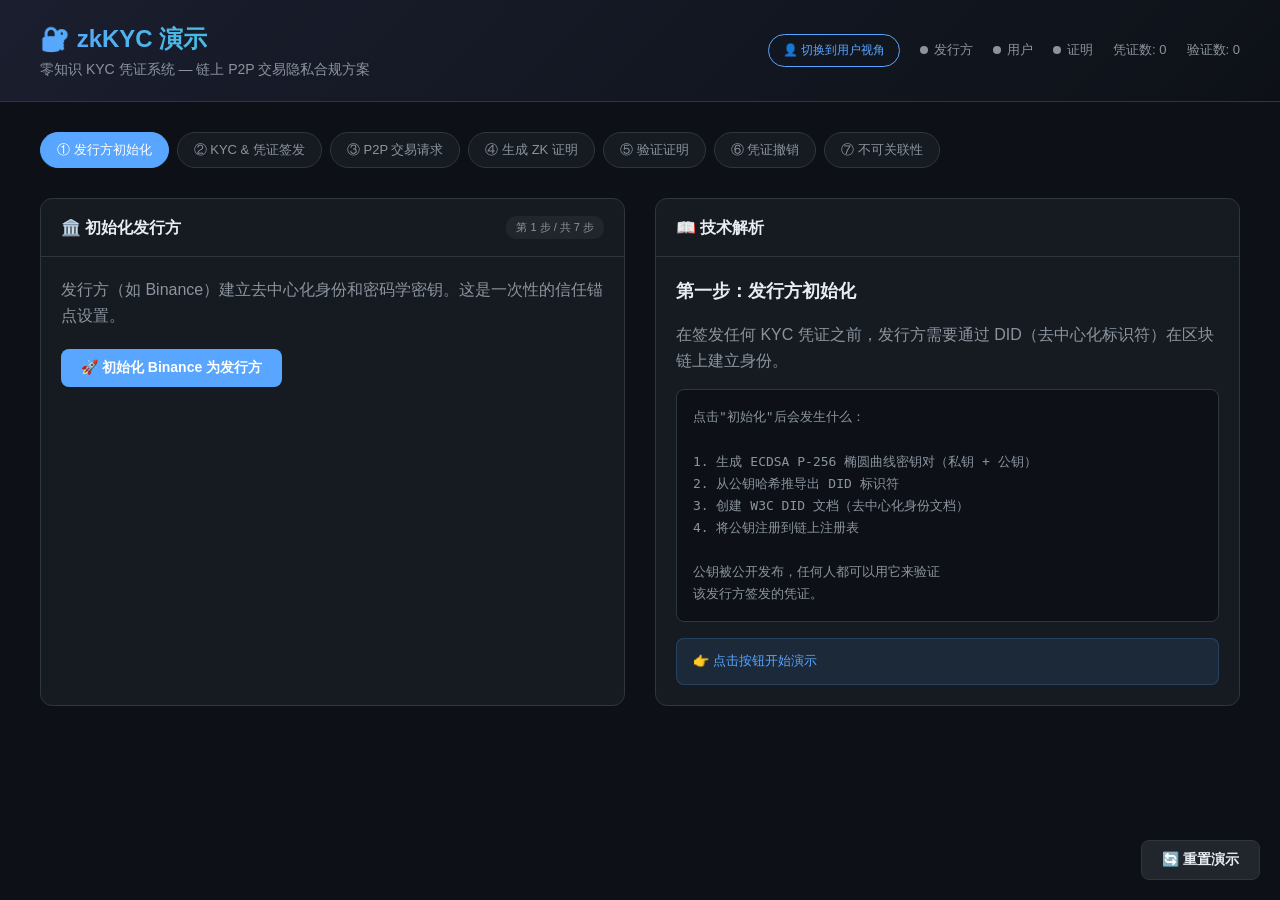
==== zkkyc/static/index.html @ 93c988a8 "feat: zkKYC 零知识 KYC 凭证系统完整原型 - 核心密码学: ECDSA P-256, BBS+ 选择性披露, Pedersen 承诺, Merkle 树撤销, Nullifier - " ====
<!DOCTYPE html>
<html lang="zh-CN">
<head>
  <meta charset="UTF-8">
  <meta name="viewport" content="width=device-width, initial-scale=1.0">
  <title>zkKYC — 零知识 KYC 凭证系统</title>
  <link rel="stylesheet" href="style.css">
</head>
<body>

<!-- Header -->
<div class="header">
  <div>
    <h1>🔐 zkKYC 演示</h1>
    <div class="subtitle">零知识 KYC 凭证系统 — 链上 P2P 交易隐私合规方案</div>
  </div>
  <div class="status-bar">
    <a href="/user-demo.html" style="font-size:12px; color:var(--accent); text-decoration:none; padding:6px 14px; border:1px solid var(--accent); border-radius:20px;">👤 切换到用户视角</a>
    <div class="stat"><span class="dot off" id="dot-issuer"></span> 发行方</div>
    <div class="stat"><span class="dot off" id="dot-user"></span> 用户</div>
    <div class="stat"><span class="dot off" id="dot-proof"></span> 证明</div>
    <div class="stat" id="stat-creds">凭证数: 0</div>
    <div class="stat" id="stat-verifs">验证数: 0</div>
  </div>
</div>

<div class="container">
  <!-- Step Navigation -->
  <div class="steps-nav">
    <button class="step-btn active" onclick="showStep(1)">① 发行方初始化</button>
    <button class="step-btn" onclick="showStep(2)">② KYC & 凭证签发</button>
    <button class="step-btn" onclick="showStep(3)">③ P2P 交易请求</button>
    <button class="step-btn" onclick="showStep(4)">④ 生成 ZK 证明</button>
    <button class="step-btn" onclick="showStep(5)">⑤ 验证证明</button>
    <button class="step-btn" onclick="showStep(6)">⑥ 凭证撤销</button>
    <button class="step-btn" onclick="showStep(7)">⑦ 不可关联性</button>
  </div>

  <!-- ════════════════════════════════════════════ -->
  <!-- STEP 1 -->
  <!-- ════════════════════════════════════════════ -->
  <div class="step-content active" id="step-1">
    <div class="main-grid">
      <div class="panel">
        <div class="panel-header">
          <h2>🏛️ 初始化发行方</h2>
          <span class="badge">第 1 步 / 共 7 步</span>
        </div>
        <div class="panel-body">
          <p style="color:var(--text2); margin-bottom:20px;">
            发行方（如 Binance）建立去中心化身份和密码学密钥。这是一次性的信任锚点设置。
          </p>
          <button class="btn btn-primary" id="btn-setup" onclick="setupIssuer()">
            <span class="spinner"></span>
            🚀 初始化 Binance 为发行方
          </button>
          <div id="issuer-result" class="json-view" style="display:none;"></div>
        </div>
      </div>
      <div class="panel explanation">
        <div class="panel-header"><h2>📖 技术解析</h2></div>
        <div class="panel-body" id="exp-1">
          <div class="exp-title">第一步：发行方初始化</div>
          <p style="color:var(--text2); margin-bottom:16px;">
            在签发任何 KYC 凭证之前，发行方需要通过 DID（去中心化标识符）在区块链上建立身份。
          </p>
          <div class="exp-technical">点击"初始化"后会发生什么：

1. 生成 ECDSA P-256 椭圆曲线密钥对（私钥 + 公钥）
2. 从公钥哈希推导出 DID 标识符
3. 创建 W3C DID 文档（去中心化身份文档）
4. 将公钥注册到链上注册表

公钥被公开发布，任何人都可以用它来验证
该发行方签发的凭证。</div>
          <div class="exp-next">👉 点击按钮开始演示</div>
        </div>
      </div>
    </div>
  </div>

  <!-- ════════════════════════════════════════════ -->
  <!-- STEP 2 -->
  <!-- ════════════════════════════════════════════ -->
  <div class="step-content" id="step-2">
    <div class="main-grid">
      <div class="panel">
        <div class="panel-header">
          <h2>📋 提交 KYC 并获取凭证</h2>
          <span class="badge">第 2 步 / 共 7 步</span>
        </div>
        <div class="panel-body">
          <div class="form-group">
            <label>姓名</label>
            <input type="text" id="kyc-name" value="张小明" />
          </div>
          <div class="form-group">
            <label>国家代码</label>
            <input type="text" id="kyc-country" value="SG" maxlength="2" />
          </div>
          <div class="form-group">
            <label>证件号码</label>
            <input type="text" id="kyc-id" value="S1234567A" />
          </div>
          <div class="form-group">
            <label>KYC 等级</label>
            <select id="kyc-level">
              <option value="1">等级 1 — 基础认证</option>
              <option value="2" selected>等级 2 — 增强认证</option>
              <option value="3">等级 3 — 机构级认证</option>
            </select>
          </div>
          <button class="btn btn-primary" id="btn-kyc" onclick="submitKYC()">
            <span class="spinner"></span>
            📜 完成 KYC 并签发凭证
          </button>
          <div id="kyc-result" class="json-view" style="display:none;"></div>
        </div>
      </div>
      <div class="panel explanation">
        <div class="panel-header"><h2>📖 技术解析</h2></div>
        <div class="panel-body" id="exp-2">
          <div class="exp-title">第二步：KYC 与凭证签发</div>
          <p style="color:var(--text2); margin-bottom:16px;">
            用户向发行方提交 KYC 信息。验证通过后，发行方创建一份用 BBS+ 签名的 W3C 可验证凭证。
          </p>
          <div class="exp-technical">KYC 过程中发生了什么：

1. 用户提交个人信息（姓名、国籍、证件号）
2. 发行方验证身份（本演示中为模拟）
3. 为用户生成独立的 DID（与链上地址无关）
4. 创建包含 KYC 认证的可验证凭证（VC）
5. 用 BBS+ 签名对所有字段签名
6. 将凭证加入 Merkle 树（有效集合）
7. 用户将凭证存储在本地设备

⚠️ 完成后，用户的个人信息仅存储在自己的
设备上，不会上链，也不会留在发行方。</div>
          <div class="exp-next">👉 填写表单并签发凭证</div>
        </div>
      </div>
    </div>
  </div>

  <!-- ════════════════════════════════════════════ -->
  <!-- STEP 3 -->
  <!-- ════════════════════════════════════════════ -->
  <div class="step-content" id="step-3">
    <div class="main-grid">
      <div class="panel">
        <div class="panel-header">
          <h2>🤝 P2P 交易请求</h2>
          <span class="badge">第 3 步 / 共 7 步</span>
        </div>
        <div class="panel-body">
          <div class="wallet-row">
            <div class="wallet-card">
              <h3>👩 Alice（持有方）</h3>
              <div class="addr" id="alice-did">DID: 尚未创建</div>
              <div style="margin-top:10px; color:var(--green); font-size:13px;">✅ 已持有 KYC 凭证</div>
            </div>
            <div class="arrow-col">⇄</div>
            <div class="wallet-card">
              <h3>👨 Bob（验证方）</h3>
              <div class="addr">0xBob...7f3e</div>
              <div style="margin-top:10px; color:var(--orange); font-size:13px;">⚠️ 需要对方的 KYC 证明</div>
            </div>
          </div>
          <div style="margin-top:20px; padding:16px; background:var(--bg); border-radius:8px;">
            <p style="font-size:14px; color:var(--text2); margin-bottom:12px;">
              <strong style="color:var(--text)">Bob</strong> 想向 Alice 转账 10 ETH，
              但需要先确认她通过了知名机构的 KYC 认证。
              Bob 生成一个随机挑战 nonce：
            </p>
            <div style="display:flex; gap:10px; align-items:center;">
              <input type="text" id="verifier-nonce" readonly style="font-family:monospace; font-size:12px; flex:1;" />
              <button class="btn btn-secondary" onclick="generateNonce()">🎲 新随机数</button>
            </div>
          </div>
          <button class="btn btn-primary" style="margin-top:16px;" onclick="generateNonce(); showStep(4);">
            ➡️ 进入证明生成
          </button>
        </div>
      </div>
      <div class="panel explanation">
        <div class="panel-header"><h2>📖 技术解析</h2></div>
        <div class="panel-body" id="exp-3">
          <div class="exp-title">第三步：P2P 交易场景</div>
          <p style="color:var(--text2); margin-bottom:16px;">
            双方要在链上做 P2P 转账。双方都没有链上 KYC，但 Bob 需要确认 Alice 的合规状态。
          </p>
          <div class="exp-technical">挑战-响应协议：

1. Bob 想和 Alice 进行交易
2. Bob 要求："请证明你通过了 KYC"
3. Bob 生成一个随机数 NONCE（挑战值）
4. Bob 将 nonce 发送给 Alice

为什么要用新的随机数？
→ 防止重放攻击（重复使用旧证明）
→ 保证不可关联性（每次证明都是唯一的）
→ 证明这个证明是"现在"生成的，不是昨天的

这类似于 HTTPS 握手的工作原理 ——
一个新的随机值确保响应是实时生成的。</div>
          <div class="exp-next">👉 生成随机数，然后进入证明生成步骤</div>
        </div>
      </div>
    </div>
  </div>

  <!-- ════════════════════════════════════════════ -->
  <!-- STEP 4 -->
  <!-- ════════════════════════════════════════════ -->
  <div class="step-content" id="step-4">
    <div class="main-grid">
      <div class="panel">
        <div class="panel-header">
          <h2>🔐 生成零知识证明</h2>
          <span class="badge">第 4 步 / 共 7 步</span>
        </div>
        <div class="panel-body">
          <p style="color:var(--text2); margin-bottom:16px;">
            Alice 将在不暴露身份的前提下，证明自己通过了 KYC。选择要披露的字段：
          </p>
          <div style="display:grid; grid-template-columns:1fr 1fr; gap:8px; margin-bottom:16px;">
            <label style="display:flex; align-items:center; gap:8px; padding:10px; background:var(--bg); border-radius:8px; cursor:pointer; font-size:13px;">
              <input type="checkbox" checked disabled /> KYC等级 <span style="color:var(--green)">（披露）</span>
            </label>
            <label style="display:flex; align-items:center; gap:8px; padding:10px; background:var(--bg); border-radius:8px; cursor:pointer; font-size:13px;">
              <input type="checkbox" checked disabled /> 制裁清单 <span style="color:var(--green)">（披露）</span>
            </label>
            <label style="display:flex; align-items:center; gap:8px; padding:10px; background:var(--bg); border-radius:8px; cursor:pointer; font-size:13px;">
              <input type="checkbox" checked disabled /> 反洗钱检查 <span style="color:var(--green)">（披露）</span>
            </label>
            <label style="display:flex; align-items:center; gap:8px; padding:10px; background:var(--bg); border-radius:8px; cursor:pointer; font-size:13px;">
              <input type="checkbox" checked disabled /> 国家风险 <span style="color:var(--green)">（披露）</span>
            </label>
            <label style="display:flex; align-items:center; gap:8px; padding:10px; background:var(--bg); border-radius:8px; font-size:13px; opacity:0.5;">
              <input type="checkbox" disabled /> 姓名 <span style="color:var(--red)">（隐藏）</span>
            </label>
            <label style="display:flex; align-items:center; gap:8px; padding:10px; background:var(--bg); border-radius:8px; font-size:13px; opacity:0.5;">
              <input type="checkbox" disabled /> 国籍 <span style="color:var(--red)">（隐藏）</span>
            </label>
            <label style="display:flex; align-items:center; gap:8px; padding:10px; background:var(--bg); border-radius:8px; font-size:13px; opacity:0.5;">
              <input type="checkbox" disabled /> 证件号码 <span style="color:var(--red)">（隐藏）</span>
            </label>
            <label style="display:flex; align-items:center; gap:8px; padding:10px; background:var(--bg); border-radius:8px; font-size:13px; opacity:0.5;">
              <input type="checkbox" disabled /> DID 标识 <span style="color:var(--red)">（隐藏）</span>
            </label>
          </div>
          <button class="btn btn-primary" id="btn-proof" onclick="generateProof()">
            <span class="spinner"></span>
            🔐 生成零知识证明
          </button>
          <div id="proof-result" class="json-view" style="display:none;"></div>
        </div>
      </div>
      <div class="panel explanation">
        <div class="panel-header"><h2>📖 技术解析</h2></div>
        <div class="panel-body" id="exp-4">
          <div class="exp-title">第四步：零知识证明生成</div>
          <div class="exp-technical">Alice 的设备在本地执行以下操作：

1. 选择性披露（BBS+ 签名）
   → 披露：KYC等级、制裁状态、反洗钱、国家风险
   → 隐藏：姓名、国籍、证件号、DID
   → 证明：隐藏字段确实被发行方签名过

2. Merkle 成员证明（非撤销证明）
   → 证明凭证在有效集合中
   → 不暴露是哪个凭证

3. Nullifier（消零器）生成
   → Nullifier = Hash(凭证密钥 || Bob的nonce)
   → 每次交互唯一，防止重放
   → 无法与其他证明关联

4. 过期检查
   → 证明凭证未过期
   → 不暴露具体过期日期

生成的证明约 2KB，不含任何个人信息，
任何人都可用发行方公钥验证。</div>
          <div class="privacy-box">
            🔒 <strong>隐私保证：</strong>该证明在数学上保证验证方除了被披露的字段外，
            不会获取任何其他信息。即使是发行方也无法将此证明与原始凭证签发关联起来。
          </div>
        </div>
      </div>
    </div>
  </div>

  <!-- ════════════════════════════════════════════ -->
  <!-- STEP 5 -->
  <!-- ════════════════════════════════════════════ -->
  <div class="step-content" id="step-5">
    <!-- 验证流程图 -->
    <div class="panel" style="margin-bottom:24px;">
      <div class="panel-header">
        <h2>🔍 Bob 的完整验证流程</h2>
        <span class="badge">第 5 步 / 共 7 步</span>
      </div>
      <div class="panel-body">
        <!-- 流程时间线 -->
        <div class="verify-timeline">

          <!-- Step A: 获取信任锚点 -->
          <div class="vt-step" id="vt-step-0">
            <div class="vt-icon">⛓️</div>
            <div class="vt-content">
              <div class="vt-title">第零步：从链上获取信任锚点</div>
              <div class="vt-desc">Bob 自己从链上合约读取数据，不依赖 Alice，Alice 无法伪造</div>
              <div class="vt-detail">
                <div class="vt-code">
                  <div><span class="json-key">issuer_pubkey</span> = Registry.getIssuer().publicKey &nbsp; <span style="color:var(--text2)">← 链上读取</span></div>
                  <div><span class="json-key">merkle_root</span> &nbsp; = Registry.getIssuer().merkleRoot <span style="color:var(--text2)">← 链上读取</span></div>
                </div>
                <div class="vt-note">
                  💡 <strong>关键：</strong>Merkle 根和公钥都来自链上合约，是公开数据。
                  Bob 自己读链，不需要问 Alice 或 Binance。这就是 trustless 的含义。
                </div>
              </div>
              <div class="vt-status" id="vt-status-0">⏳ 等待执行</div>
            </div>
          </div>

          <!-- Step 1: BBS+ 签名 -->
          <div class="vt-step" id="vt-step-1">
            <div class="vt-icon">🔏</div>
            <div class="vt-content">
              <div class="vt-title">第一步：验证 BBS+ 签名</div>
              <div class="vt-desc">发行方真的签了这些字段吗？</div>
              <div class="vt-detail">
                <div class="vt-code">
                  <div><span style="color:var(--text2)">// 对每个披露字段：验证承诺能正确打开</span></div>
                  <div>for field in [kycLevel, sanctionClear, amlCheck, countryRisk]:</div>
                  <div>&nbsp;&nbsp;assert Hash(value || blinding) == commitment &nbsp; <span style="color:var(--green)">✓</span></div>
                  <div></div>
                  <div><span style="color:var(--text2)">// 验证组合签名（含隐藏字段的承诺）</span></div>
                  <div>combined = sort_concat(<span style="color:var(--green)">所有字段的 commitments</span>)</div>
                  <div>ECDSA.verify(<span class="json-key">issuer_pubkey</span>, combined, signature) <span style="color:var(--green)">✓</span></div>
                </div>
                <div class="vt-note">
                  📌 隐藏字段（姓名、证件号等）的 <strong>承诺值</strong> 也在签名里，
                  所以 Bob 能确认"有些字段被签了，但我看不到内容"。
                  这就是 BBS+ 选择性披露的核心。
                </div>
              </div>
              <div class="vt-status" id="vt-status-1">⏳ 等待执行</div>
            </div>
          </div>

          <!-- Step 2: Merkle 验证 -->
          <div class="vt-step" id="vt-step-2">
            <div class="vt-icon">🌳</div>
            <div class="vt-content">
              <div class="vt-title">第二步：验证 Merkle 证明（凭证没被撤销？）</div>
              <div class="vt-desc">凭证是否仍在有效集合中</div>
              <div class="vt-detail">
                <div class="vt-code">
                  <div><span style="color:var(--text2)">// Alice 提供的 Merkle 路径</span></div>
                  <div>leaf_hash = Hash(credential_id)</div>
                  <div>siblings = [h₁, h₂, h₃, ...]</div>
                  <div></div>
                  <div><span style="color:var(--text2)">// Bob 自底向上重算根</span></div>
                  <div>current = leaf_hash</div>
                  <div>for sibling in siblings:</div>
                  <div>&nbsp;&nbsp;current = Hash(current + sibling)</div>
                  <div>computed_root = current</div>
                  <div></div>
                  <div><span style="color:var(--text2)">// 与链上 root 比较</span></div>
                  <div>assert computed_root == <span class="json-key">merkle_root</span> <span style="color:var(--green)">✓</span></div>
                </div>
                <div class="vt-note">
                  🌿 Bob 不知道 credential_id 是什么，只知道"链上有效集合中存在某个凭证，
                  它的 Merkle 路径能算出正确的根"。如果凭证被撤销，根会变，路径算不出来。
                </div>
              </div>
              <div class="vt-status" id="vt-status-2">⏳ 等待执行</div>
            </div>
          </div>

          <!-- Step 3: Nullifier -->
          <div class="vt-step" id="vt-step-3">
            <div class="vt-icon">🛡️</div>
            <div class="vt-content">
              <div class="vt-title">第三步：检查 Nullifier（防重放）</div>
              <div class="vt-desc">这个证明之前用过吗？</div>
              <div class="vt-detail">
                <div class="vt-code">
                  <div>nullifier = proof.nullifier</div>
                  <div></div>
                  <div><span style="color:var(--text2)">// 检查本地/链上记录</span></div>
                  <div>assert nullifier NOT IN used_nullifiers <span style="color:var(--green)">✓ 新鲜</span></div>
                  <div></div>
                  <div><span style="color:var(--text2)">// 记录，防止下次重放</span></div>
                  <div>used_nullifiers.add(nullifier)</div>
                </div>
                <div class="vt-note">
                  🔄 Nullifier = Hash(凭证密钥 || Bob的nonce)。因为 nonce 是 Bob 随机生成的，
                  Alice 无法预先准备。同一凭证 + 不同 nonce = 不同 nullifier = 不可关联。
                </div>
              </div>
              <div class="vt-status" id="vt-status-3">⏳ 等待执行</div>
            </div>
          </div>

          <!-- Step 4: 业务字段 -->
          <div class="vt-step" id="vt-step-4">
            <div class="vt-icon">📋</div>
            <div class="vt-content">
              <div class="vt-title">第四步：检查业务合规字段</div>
              <div class="vt-desc">从已验证的披露字段中读取合规状态</div>
              <div class="vt-detail">
                <div class="vt-code">
                  <div>sanctionClear == <span class="json-bool">true</span> &nbsp;&nbsp; <span style="color:var(--text2)">→ 不在制裁名单</span> <span style="color:var(--green)">✓</span></div>
                  <div>amlCheck == <span class="json-string">"passed"</span> &nbsp;&nbsp;&nbsp; <span style="color:var(--text2)">→ 反洗钱通过</span> <span style="color:var(--green)">✓</span></div>
                  <div>kycLevel >= <span class="json-number">1</span> &nbsp;&nbsp;&nbsp;&nbsp;&nbsp;&nbsp;&nbsp;&nbsp; <span style="color:var(--text2)">→ KYC 等级足够</span> <span style="color:var(--green)">✓</span></div>
                  <div>countryRisk != <span class="json-string">"high"</span> &nbsp; <span style="color:var(--text2)">→ 国家风险可接受</span> <span style="color:var(--green)">✓</span></div>
                </div>
                <div class="vt-note">
                  ✅ 这些值已通过第一步的签名验证确认是真实的（发行方签过的），Alice 无法伪造。
                  Bob 看到的只是合规结果，看不到任何个人信息。
                </div>
              </div>
              <div class="vt-status" id="vt-status-4">⏳ 等待执行</div>
            </div>
          </div>

          <!-- Step 5: 过期 -->
          <div class="vt-step" id="vt-step-5">
            <div class="vt-icon">⏰</div>
            <div class="vt-content">
              <div class="vt-title">第五步：过期检查</div>
              <div class="vt-desc">凭证是否仍在有效期内</div>
              <div class="vt-detail">
                <div class="vt-code">
                  <div>proof.expirationProof.notExpired == <span class="json-bool">true</span> <span style="color:var(--green)">✓</span></div>
                </div>
              </div>
              <div class="vt-status" id="vt-status-5">⏳ 等待执行</div>
            </div>
          </div>

          <!-- Final -->
          <div class="vt-step" id="vt-step-final" style="display:none;">
            <div class="vt-icon" id="vt-final-icon">🎯</div>
            <div class="vt-content">
              <div class="vt-title" id="vt-final-title">最终判定</div>
              <div class="vt-desc" id="vt-final-desc"></div>
            </div>
          </div>

        </div>

        <!-- 验证按钮 -->
        <div style="text-align:center; margin-top:24px;">
          <button class="btn btn-primary" id="btn-verify" onclick="verifyProofAnimated()" style="font-size:16px; padding:14px 32px;">
            <span class="spinner"></span>
            🔍 开始逐步验证（以 Bob 身份）
          </button>
        </div>

        <!-- Bob 最终知道什么 -->
        <div id="bob-knowledge" style="display:none; margin-top:24px;">
          <div style="display:grid; grid-template-columns:1fr 1fr; gap:16px;">
            <div style="padding:16px; background:rgba(63,185,80,0.08); border:1px solid rgba(63,185,80,0.2); border-radius:8px;">
              <div style="font-weight:700; color:var(--green); margin-bottom:10px;">✅ Bob 知道的</div>
              <div style="font-size:13px; color:var(--text2); line-height:1.8;">
                • Alice 通过了某大机构的 KYC<br>
                • Alice 不在制裁名单<br>
                • Alice 反洗钱检查已通过<br>
                • Alice 所在国家风险低<br>
                • 凭证未过期、未被撤销
              </div>
            </div>
            <div style="padding:16px; background:rgba(248,81,73,0.08); border:1px solid rgba(248,81,73,0.2); border-radius:8px;">
              <div style="font-weight:700; color:var(--red); margin-bottom:10px;">❌ Bob 不知道的</div>
              <div style="font-size:13px; color:var(--text2); line-height:1.8;">
                • Alice 叫什么名字<br>
                • Alice 是哪国人<br>
                • Alice 的证件号码<br>
                • 是 Binance 还是 Coinbase 签发的<br>
                • Alice 的其他链上交易记录
              </div>
            </div>
          </div>
        </div>
      </div>
    </div>

    <!-- 右侧说明 -->
    <div class="panel explanation">
      <div class="panel-header"><h2>📖 技术解析</h2></div>
      <div class="panel-body" id="exp-5">
        <div class="exp-title">第五步：Bob 的验证流程</div>
        <div class="exp-technical">核心设计：Bob 的信任不来自 Alice，而来自链上数据

┌──────────────────────────────────┐
│  链上 Registry 合约（公开数据） │
│  ┌────────────────────────────┐ │
│  │ issuer_pubkey: 0x4a7c...  │ │
│  │ merkle_root:   0xf3b1...  │ │
│  │ last_updated:  1740100000 │ │
│  └────────────────────────────┘ │
└──────────────────────────────────┘
         ▲ Bob 自己读链
         │
    ┌────┴────┐
    │  Bob    │ ← 只信任链上数据
    └────┬────┘
         │ 用链上数据验证 Alice 的 proof
         ▼
    ┌─────────┐
    │  Alice  │ ← 只提供 proof，无法伪造
    └─────────┘

❓ 常见问题：

Q: Alice 每次生成新证明，Merkle 根会变吗？
A: 不会！Merkle 根只在凭证签发/撤销时变。
   生成证明是 Alice 本地操作，不影响 Merkle 树。

Q: Merkle 根从哪来？
A: 链上合约公开存储，任何人可读。
   Binance 每次签发/撤销时更新合约。

Q: Bob 需要联系 Binance 吗？
A: 不需要。Bob 只需要读链上合约。
   这就是"去中心化验证"的含义。</div>
      </div>
    </div>
  </div>

  <!-- ════════════════════════════════════════════ -->
  <!-- STEP 6 -->
  <!-- ════════════════════════════════════════════ -->
  <div class="step-content" id="step-6">
    <div class="main-grid">
      <div class="panel">
        <div class="panel-header">
          <h2>🚫 凭证撤销</h2>
          <span class="badge">第 6 步 / 共 7 步</span>
        </div>
        <div class="panel-body">
          <p style="color:var(--text2); margin-bottom:16px;">
            模拟 Alice 被加入制裁名单的场景。发行方撤销她的凭证，但不会公开暴露她的身份。
          </p>
          <button class="btn btn-danger" id="btn-revoke" onclick="revokeCredential()">
            <span class="spinner"></span>
            🚫 撤销 Alice 的凭证
          </button>
          <div id="revoke-result" style="margin-top:16px;"></div>
          <div style="margin-top:20px; border-top:1px solid var(--border); padding-top:16px;">
            <p style="color:var(--text2); margin-bottom:12px; font-size:14px;">
              现在尝试用被撤销的凭证生成并验证新的证明：
            </p>
            <button class="btn btn-secondary" id="btn-revoke-test" onclick="testRevokedProof()">
              <span class="spinner"></span>
              🔄 测试已撤销凭证
            </button>
            <div id="revoke-test-result" style="margin-top:12px;"></div>
          </div>
        </div>
      </div>
      <div class="panel explanation">
        <div class="panel-header"><h2>📖 技术解析</h2></div>
        <div class="panel-body" id="exp-6">
          <div class="exp-title">第六步：撤销演示</div>
          <div class="exp-technical">撤销机制的工作原理：

1. 发行方撤销凭证
   → 从 Merkle 树中移除该凭证
   → Merkle 根发生变化

2. 链上更新
   → 新的 Merkle 根被发布
   → 旧的证明自动失效

3. 隐私得到保护
   → Merkle 树不会暴露哪个叶子被移除了
   → 其他用户的凭证仍然有效
   → 只有被撤销用户的证明会失败

4. 接下来会发生什么
   → Alice 仍然可以生成证明（她还有凭证）
   → 但验证会失败，因为：
     - 她的凭证不再在 Merkle 树中
     - Merkle 成员证明与新根不匹配

这是相比黑名单的关键优势：
可以撤销某人的凭证而不公开其身份。</div>
        </div>
      </div>
    </div>
  </div>

  <!-- ════════════════════════════════════════════ -->
  <!-- STEP 7 -->
  <!-- ════════════════════════════════════════════ -->
  <div class="step-content" id="step-7">
    <div class="main-grid">
      <div class="panel">
        <div class="panel-header">
          <h2>🔗 不可关联性演示</h2>
          <span class="badge">第 7 步 / 共 7 步</span>
        </div>
        <div class="panel-body">
          <p style="color:var(--text2); margin-bottom:16px;">
            首先创建第二个用户来演示不可关联性（因为 Alice 已被撤销）。
          </p>
          <button class="btn btn-secondary" id="btn-user2" onclick="createUser2()" style="margin-bottom:16px;">
            👤 创建用户 Charlie
          </button>
          <p style="color:var(--text2); margin-bottom:16px;">
            用同一凭证生成 3 次证明，每次使用不同的 nonce。
            观察：它们看起来完全不同，无法被关联！
          </p>
          <button class="btn btn-primary" id="btn-unlink" onclick="demoUnlinkability()">
            <span class="spinner"></span>
            🔗 生成 3 个不可关联的证明
          </button>
          <div id="unlink-result" style="margin-top:16px;"></div>
        </div>
      </div>
      <div class="panel explanation">
        <div class="panel-header"><h2>📖 技术解析</h2></div>
        <div class="panel-body" id="exp-7">
          <div class="exp-title">第七步：不可关联性</div>
          <div class="exp-technical">为什么证明无法被关联：

NULLIFIER 设计：
  Nullifier = Hash(凭证密钥 || 验证方随机数)

由于每个验证方提供不同的随机 nonce：
→ Nullifier 每次都不同
→ 证明结构也会变化（盲因子重新随机化）
→ 观察者无法关联多次证明

对比：

传统 KYC：
  向 3 个商家出示护照 →
  3 个商家都知道你是同一个人 ❌

zkKYC：
  向 3 个商家出示 ZK 证明 →
  每个商家看到的是独立的证明 ✅
  无法判断是否为同一人

这对 P2P 交易至关重要：
→ 商家 A 无法与商家 B 串通追踪你
→ 即使发行方也无法追溯哪个证明是你的
→ 你的交易隐私得到完全保护</div>
        </div>
      </div>
    </div>
  </div>
</div>

<!-- Reset button -->
<button class="btn btn-secondary reset-btn" onclick="resetAll()">🔄 重置演示</button>

<script src="app.js"></script>
</body>
</html>
---- zkkyc/static/style.css ----
:root {
  --bg: #0d1117;
  --bg2: #161b22;
  --bg3: #21262d;
  --border: #30363d;
  --text: #e6edf3;
  --text2: #8b949e;
  --accent: #58a6ff;
  --green: #3fb950;
  --red: #f85149;
  --orange: #d29922;
  --purple: #bc8cff;
  --cyan: #39d2c0;
  --radius: 12px;
}

* { margin: 0; padding: 0; box-sizing: border-box; }

body {
  font-family: -apple-system, BlinkMacSystemFont, 'Segoe UI', Helvetica, Arial, sans-serif;
  background: var(--bg);
  color: var(--text);
  line-height: 1.6;
  min-height: 100vh;
}

/* ── Header ── */
.header {
  background: linear-gradient(135deg, #1a1e2e 0%, #0d1117 100%);
  border-bottom: 1px solid var(--border);
  padding: 20px 40px;
  display: flex;
  justify-content: space-between;
  align-items: center;
}
.header h1 {
  font-size: 24px;
  font-weight: 700;
  background: linear-gradient(90deg, var(--accent), var(--cyan));
  -webkit-background-clip: text;
  -webkit-text-fill-color: transparent;
}
.header .subtitle { color: var(--text2); font-size: 14px; }
.header .status-bar {
  display: flex;
  gap: 20px;
  font-size: 13px;
  color: var(--text2);
}
.header .status-bar .stat { display: flex; align-items: center; gap: 6px; }
.header .status-bar .dot {
  width: 8px; height: 8px; border-radius: 50%; background: var(--green);
}
.header .status-bar .dot.off { background: var(--text2); }

/* ── Layout ── */
.container {
  max-width: 1400px;
  margin: 0 auto;
  padding: 30px 40px;
}
.main-grid {
  display: grid;
  grid-template-columns: 1fr 1fr;
  gap: 30px;
}

/* ── Steps sidebar ── */
.steps-nav {
  display: flex;
  gap: 8px;
  margin-bottom: 30px;
  flex-wrap: wrap;
}
.step-btn {
  background: var(--bg2);
  border: 1px solid var(--border);
  color: var(--text2);
  padding: 8px 16px;
  border-radius: 20px;
  cursor: pointer;
  font-size: 13px;
  transition: all 0.2s;
  white-space: nowrap;
}
.step-btn:hover { border-color: var(--accent); color: var(--text); }
.step-btn.active {
  background: var(--accent);
  color: #fff;
  border-color: var(--accent);
}
.step-btn.done {
  border-color: var(--green);
  color: var(--green);
}

/* ── Panels ── */
.panel {
  background: var(--bg2);
  border: 1px solid var(--border);
  border-radius: var(--radius);
  overflow: hidden;
}
.panel-header {
  padding: 16px 20px;
  border-bottom: 1px solid var(--border);
  display: flex;
  justify-content: space-between;
  align-items: center;
}
.panel-header h2 { font-size: 16px; font-weight: 600; }
.panel-header .badge {
  font-size: 11px;
  padding: 3px 10px;
  border-radius: 10px;
  background: var(--bg3);
  color: var(--text2);
}
.panel-body { padding: 20px; }

/* ── Forms ── */
.form-group { margin-bottom: 16px; }
.form-group label {
  display: block;
  font-size: 13px;
  color: var(--text2);
  margin-bottom: 6px;
}
.form-group input, .form-group select {
  width: 100%;
  padding: 10px 14px;
  background: var(--bg);
  border: 1px solid var(--border);
  border-radius: 8px;
  color: var(--text);
  font-size: 14px;
  outline: none;
  transition: border-color 0.2s;
}
.form-group input:focus { border-color: var(--accent); }

.btn {
  display: inline-flex;
  align-items: center;
  gap: 8px;
  padding: 10px 20px;
  border-radius: 8px;
  font-size: 14px;
  font-weight: 600;
  cursor: pointer;
  border: none;
  transition: all 0.2s;
}
.btn-primary {
  background: var(--accent);
  color: #fff;
}
.btn-primary:hover { opacity: 0.9; transform: translateY(-1px); }
.btn-danger {
  background: var(--red);
  color: #fff;
}
.btn-danger:hover { opacity: 0.9; }
.btn-secondary {
  background: var(--bg3);
  color: var(--text);
  border: 1px solid var(--border);
}
.btn:disabled {
  opacity: 0.4;
  cursor: not-allowed;
  transform: none;
}
.btn .spinner {
  width: 14px; height: 14px;
  border: 2px solid rgba(255,255,255,0.3);
  border-top-color: #fff;
  border-radius: 50%;
  animation: spin 0.6s linear infinite;
  display: none;
}
.btn.loading .spinner { display: inline-block; }

@keyframes spin { to { transform: rotate(360deg); } }

/* ── Explanation Panel ── */
.explanation {
  background: var(--bg2);
  border: 1px solid var(--border);
  border-radius: var(--radius);
}
.explanation .exp-title {
  font-size: 18px;
  font-weight: 700;
  margin-bottom: 16px;
}
.explanation .exp-steps {
  list-style: none;
  margin-bottom: 16px;
}
.explanation .exp-steps li {
  padding: 6px 0;
  padding-left: 20px;
  position: relative;
  font-size: 14px;
  color: var(--text);
}
.explanation .exp-steps li::before {
  content: "→";
  position: absolute;
  left: 0;
  color: var(--accent);
}
.explanation .exp-technical {
  background: var(--bg);
  border: 1px solid var(--border);
  border-radius: 8px;
  padding: 16px;
  font-size: 13px;
  color: var(--text2);
  white-space: pre-wrap;
  font-family: 'SF Mono', 'Fira Code', monospace;
  line-height: 1.7;
  margin-top: 12px;
}
.explanation .exp-next {
  margin-top: 16px;
  padding: 12px 16px;
  background: rgba(88,166,255,0.1);
  border: 1px solid rgba(88,166,255,0.2);
  border-radius: 8px;
  font-size: 13px;
  color: var(--accent);
}

/* ── Code/JSON viewer ── */
.json-view {
  background: var(--bg);
  border: 1px solid var(--border);
  border-radius: 8px;
  padding: 16px;
  font-family: 'SF Mono', 'Fira Code', monospace;
  font-size: 12px;
  overflow-x: auto;
  max-height: 400px;
  overflow-y: auto;
  white-space: pre-wrap;
  color: var(--text2);
  margin-top: 12px;
}
.json-key { color: var(--accent); }
.json-string { color: var(--green); }
.json-number { color: var(--orange); }
.json-bool { color: var(--purple); }
.json-comment { color: #6e7681; font-style: italic; }

/* ── Verification checks ── */
.check-list { list-style: none; margin-top: 12px; }
.check-item {
  display: flex;
  align-items: flex-start;
  gap: 10px;
  padding: 10px 14px;
  border-radius: 8px;
  margin-bottom: 6px;
  font-size: 14px;
  transition: background 0.2s;
}
.check-item.pass { background: rgba(63,185,80,0.1); }
.check-item.fail { background: rgba(248,81,73,0.1); }
.check-icon {
  width: 22px; height: 22px; border-radius: 50%;
  display: flex; align-items: center; justify-content: center;
  font-size: 12px; flex-shrink: 0;
}
.check-item.pass .check-icon { background: var(--green); color: #fff; }
.check-item.fail .check-icon { background: var(--red); color: #fff; }
.check-detail { color: var(--text2); font-size: 12px; margin-top: 2px; }

/* ── Proof comparison table ── */
.compare-table {
  width: 100%;
  border-collapse: collapse;
  margin-top: 12px;
  font-size: 13px;
}
.compare-table th {
  text-align: left;
  padding: 10px 12px;
  background: var(--bg);
  border: 1px solid var(--border);
  color: var(--text2);
  font-weight: 600;
}
.compare-table td {
  padding: 10px 12px;
  border: 1px solid var(--border);
  font-family: 'SF Mono', monospace;
  font-size: 11px;
  word-break: break-all;
}

/* ── Wallet cards ── */
.wallet-row { display: grid; grid-template-columns: 1fr 60px 1fr; gap: 16px; align-items: center; }
.wallet-card {
  background: var(--bg);
  border: 1px solid var(--border);
  border-radius: var(--radius);
  padding: 20px;
}
.wallet-card h3 { font-size: 15px; margin-bottom: 8px; }
.wallet-card .addr {
  font-family: monospace;
  font-size: 12px;
  color: var(--text2);
  word-break: break-all;
}
.arrow-col {
  display: flex;
  align-items: center;
  justify-content: center;
  font-size: 28px;
  color: var(--accent);
}

/* ── Step content areas ── */
.step-content { display: none; }
.step-content.active { display: block; }

/* ── Privacy highlight ── */
.privacy-box {
  background: rgba(188,140,255,0.08);
  border: 1px solid rgba(188,140,255,0.2);
  border-radius: 8px;
  padding: 14px;
  margin-top: 12px;
  font-size: 13px;
  color: var(--purple);
}

/* ── Animation ── */
.fade-in {
  animation: fadeIn 0.3s ease-in;
}
@keyframes fadeIn {
  from { opacity: 0; transform: translateY(10px); }
  to { opacity: 1; transform: translateY(0); }
}

/* ── Responsive ── */
@media (max-width: 900px) {
  .main-grid { grid-template-columns: 1fr; }
  .container { padding: 16px; }
  .header { padding: 16px; flex-direction: column; gap: 12px; }
  .wallet-row { grid-template-columns: 1fr; }
}

/* ── Scrollbar ── */
::-webkit-scrollbar { width: 6px; height: 6px; }
::-webkit-scrollbar-track { background: var(--bg); }
::-webkit-scrollbar-thumb { background: var(--border); border-radius: 3px; }
::-webkit-scrollbar-thumb:hover { background: var(--text2); }

/* ── Reset button ── */
.reset-btn {
  position: fixed;
  bottom: 20px;
  right: 20px;
  z-index: 100;
}

/* ── Verification Timeline ── */
.verify-timeline {
  position: relative;
  padding-left: 50px;
}
.verify-timeline::before {
  content: '';
  position: absolute;
  left: 22px;
  top: 0;
  bottom: 0;
  width: 2px;
  background: var(--border);
}
.vt-step {
  position: relative;
  margin-bottom: 20px;
  opacity: 0.5;
  transition: all 0.4s ease;
}
.vt-step.active, .vt-step.done {
  opacity: 1;
}
.vt-step.done .vt-icon {
  background: var(--green);
  border-color: var(--green);
  box-shadow: 0 0 12px rgba(63,185,80,0.3);
}
.vt-step.fail .vt-icon {
  background: var(--red);
  border-color: var(--red);
  box-shadow: 0 0 12px rgba(248,81,73,0.3);
}
.vt-step.active .vt-icon {
  border-color: var(--accent);
  box-shadow: 0 0 12px rgba(88,166,255,0.4);
  animation: pulse 1.5s ease infinite;
}
@keyframes pulse {
  0%, 100% { box-shadow: 0 0 12px rgba(88,166,255,0.4); }
  50% { box-shadow: 0 0 20px rgba(88,166,255,0.7); }
}
.vt-icon {
  position: absolute;
  left: -50px;
  width: 44px;
  height: 44px;
  border-radius: 50%;
  background: var(--bg);
  border: 2px solid var(--border);
  display: flex;
  align-items: center;
  justify-content: center;
  font-size: 18px;
  z-index: 1;
  transition: all 0.4s ease;
}
.vt-content {
  background: var(--bg);
  border: 1px solid var(--border);
  border-radius: 10px;
  padding: 16px 20px;
  transition: border-color 0.3s;
}
.vt-step.active .vt-content {
  border-color: var(--accent);
}
.vt-step.done .vt-content {
  border-color: var(--green);
}
.vt-step.fail .vt-content {
  border-color: var(--red);
}
.vt-title {
  font-size: 15px;
  font-weight: 700;
  margin-bottom: 4px;
}
.vt-desc {
  font-size: 13px;
  color: var(--text2);
  margin-bottom: 10px;
}
.vt-detail {
  display: none;
}
.vt-step.active .vt-detail,
.vt-step.done .vt-detail,
.vt-step.fail .vt-detail {
  display: block;
  animation: fadeIn 0.3s ease;
}
.vt-code {
  background: var(--bg2);
  border: 1px solid var(--border);
  border-radius: 6px;
  padding: 12px 14px;
  font-family: 'SF Mono', 'Fira Code', monospace;
  font-size: 12px;
  line-height: 1.8;
  overflow-x: auto;
}
.vt-note {
  margin-top: 10px;
  padding: 10px 14px;
  background: rgba(188,140,255,0.06);
  border: 1px solid rgba(188,140,255,0.15);
  border-radius: 6px;
  font-size: 12px;
  color: var(--text2);
  line-height: 1.6;
}
.vt-status {
  margin-top: 8px;
  font-size: 12px;
  font-weight: 600;
  color: var(--text2);
}
.vt-step.done .vt-status { color: var(--green); }
.vt-step.fail .vt-status { color: var(--red); }
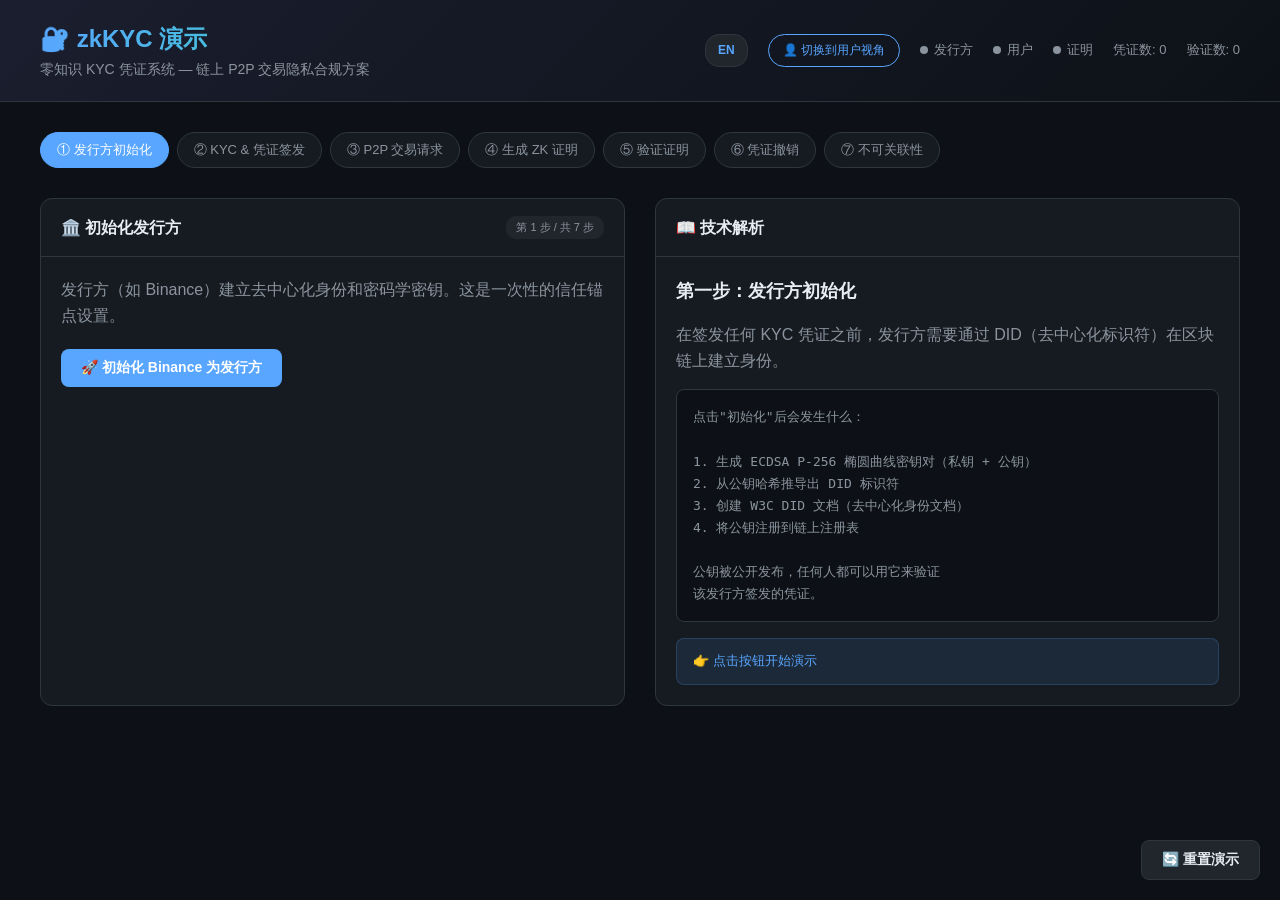
==== commit 2d6b41da: "feat: add i18n support (中/EN toggle) + one-click deploy script - Add i18n.js with full Chinese/Engli" ====
--- a/zkkyc/static/index.html
+++ b/zkkyc/static/index.html
@@ -1,24 +1,26 @@
 <!DOCTYPE html>
-<html lang="zh-CN">
+<html lang="zh-CN" data-page="index">
 <head>
   <meta charset="UTF-8">
   <meta name="viewport" content="width=device-width, initial-scale=1.0">
   <title>zkKYC — 零知识 KYC 凭证系统</title>
   <link rel="stylesheet" href="style.css">
+  <script src="i18n.js"></script>
 </head>
 <body>
 
 <!-- Header -->
 <div class="header">
   <div>
-    <h1>🔐 zkKYC 演示</h1>
-    <div class="subtitle">零知识 KYC 凭证系统 — 链上 P2P 交易隐私合规方案</div>
+    <h1 data-i18n="header.title">🔐 zkKYC 演示</h1>
+    <div class="subtitle" data-i18n="header.subtitle">零知识 KYC 凭证系统 — 链上 P2P 交易隐私合规方案</div>
   </div>
   <div class="status-bar">
-    <a href="/user-demo.html" style="font-size:12px; color:var(--accent); text-decoration:none; padding:6px 14px; border:1px solid var(--accent); border-radius:20px;">👤 切换到用户视角</a>
-    <div class="stat"><span class="dot off" id="dot-issuer"></span> 发行方</div>
-    <div class="stat"><span class="dot off" id="dot-user"></span> 用户</div>
-    <div class="stat"><span class="dot off" id="dot-proof"></span> 证明</div>
+    <button class="lang-toggle" onclick="toggleLang()">EN</button>
+    <a href="/user-demo.html" style="font-size:12px; color:var(--accent); text-decoration:none; padding:6px 14px; border:1px solid var(--accent); border-radius:20px;" data-i18n="header.switch-view">👤 切换到用户视角</a>
+    <div class="stat"><span class="dot off" id="dot-issuer"></span> <span data-i18n="header.issuer">发行方</span></div>
+    <div class="stat"><span class="dot off" id="dot-user"></span> <span data-i18n="header.user">用户</span></div>
+    <div class="stat"><span class="dot off" id="dot-proof"></span> <span data-i18n="header.proof">证明</span></div>
     <div class="stat" id="stat-creds">凭证数: 0</div>
     <div class="stat" id="stat-verifs">验证数: 0</div>
   </div>
@@ -27,13 +29,13 @@
 <div class="container">
   <!-- Step Navigation -->
   <div class="steps-nav">
-    <button class="step-btn active" onclick="showStep(1)">① 发行方初始化</button>
-    <button class="step-btn" onclick="showStep(2)">② KYC & 凭证签发</button>
-    <button class="step-btn" onclick="showStep(3)">③ P2P 交易请求</button>
-    <button class="step-btn" onclick="showStep(4)">④ 生成 ZK 证明</button>
-    <button class="step-btn" onclick="showStep(5)">⑤ 验证证明</button>
-    <button class="step-btn" onclick="showStep(6)">⑥ 凭证撤销</button>
-    <button class="step-btn" onclick="showStep(7)">⑦ 不可关联性</button>
+    <button class="step-btn active" onclick="showStep(1)" data-i18n="step.1">① 发行方初始化</button>
+    <button class="step-btn" onclick="showStep(2)" data-i18n="step.2">② KYC & 凭证签发</button>
+    <button class="step-btn" onclick="showStep(3)" data-i18n="step.3">③ P2P 交易请求</button>
+    <button class="step-btn" onclick="showStep(4)" data-i18n="step.4">④ 生成 ZK 证明</button>
+    <button class="step-btn" onclick="showStep(5)" data-i18n="step.5">⑤ 验证证明</button>
+    <button class="step-btn" onclick="showStep(6)" data-i18n="step.6">⑥ 凭证撤销</button>
+    <button class="step-btn" onclick="showStep(7)" data-i18n="step.7">⑦ 不可关联性</button>
   </div>
 
   <!-- ════════════════════════════════════════════ -->
@@ -43,28 +45,28 @@
     <div class="main-grid">
       <div class="panel">
         <div class="panel-header">
-          <h2>🏛️ 初始化发行方</h2>
-          <span class="badge">第 1 步 / 共 7 步</span>
+          <h2 data-i18n="s1.title">🏛️ 初始化发行方</h2>
+          <span class="badge" data-i18n="s1.badge">第 1 步 / 共 7 步</span>
         </div>
         <div class="panel-body">
-          <p style="color:var(--text2); margin-bottom:20px;">
+          <p style="color:var(--text2); margin-bottom:20px;" data-i18n="s1.desc">
             发行方（如 Binance）建立去中心化身份和密码学密钥。这是一次性的信任锚点设置。
           </p>
           <button class="btn btn-primary" id="btn-setup" onclick="setupIssuer()">
             <span class="spinner"></span>
-            🚀 初始化 Binance 为发行方
+            <span data-i18n="s1.btn">🚀 初始化 Binance 为发行方</span>
           </button>
           <div id="issuer-result" class="json-view" style="display:none;"></div>
         </div>
       </div>
       <div class="panel explanation">
-        <div class="panel-header"><h2>📖 技术解析</h2></div>
+        <div class="panel-header"><h2 data-i18n="s1.exp.title">📖 技术解析</h2></div>
         <div class="panel-body" id="exp-1">
-          <div class="exp-title">第一步：发行方初始化</div>
-          <p style="color:var(--text2); margin-bottom:16px;">
+          <div class="exp-title" data-i18n="s1.exp.heading">第一步：发行方初始化</div>
+          <p style="color:var(--text2); margin-bottom:16px;" data-i18n="s1.exp.desc">
             在签发任何 KYC 凭证之前，发行方需要通过 DID（去中心化标识符）在区块链上建立身份。
           </p>
-          <div class="exp-technical">点击"初始化"后会发生什么：
+          <div class="exp-technical" data-i18n="s1.exp.technical">点击"初始化"后会发生什么：
 
 1. 生成 ECDSA P-256 椭圆曲线密钥对（私钥 + 公钥）
 2. 从公钥哈希推导出 DID 标识符
@@ -73,7 +75,7 @@
 
 公钥被公开发布，任何人都可以用它来验证
 该发行方签发的凭证。</div>
-          <div class="exp-next">👉 点击按钮开始演示</div>
+          <div class="exp-next" data-i18n="s1.exp.next">👉 点击按钮开始演示</div>
         </div>
       </div>
     </div>
@@ -86,45 +88,45 @@
     <div class="main-grid">
       <div class="panel">
         <div class="panel-header">
-          <h2>📋 提交 KYC 并获取凭证</h2>
-          <span class="badge">第 2 步 / 共 7 步</span>
+          <h2 data-i18n="s2.title">📋 提交 KYC 并获取凭证</h2>
+          <span class="badge" data-i18n="s2.badge">第 2 步 / 共 7 步</span>
         </div>
         <div class="panel-body">
           <div class="form-group">
-            <label>姓名</label>
+            <label data-i18n="s2.label.name">姓名</label>
             <input type="text" id="kyc-name" value="张小明" />
           </div>
           <div class="form-group">
-            <label>国家代码</label>
+            <label data-i18n="s2.label.country">国家代码</label>
             <input type="text" id="kyc-country" value="SG" maxlength="2" />
           </div>
           <div class="form-group">
-            <label>证件号码</label>
+            <label data-i18n="s2.label.id">证件号码</label>
             <input type="text" id="kyc-id" value="S1234567A" />
           </div>
           <div class="form-group">
-            <label>KYC 等级</label>
+            <label data-i18n="s2.label.level">KYC 等级</label>
             <select id="kyc-level">
-              <option value="1">等级 1 — 基础认证</option>
-              <option value="2" selected>等级 2 — 增强认证</option>
-              <option value="3">等级 3 — 机构级认证</option>
+              <option value="1" data-i18n="s2.level.1">等级 1 — 基础认证</option>
+              <option value="2" selected data-i18n="s2.level.2">等级 2 — 增强认证</option>
+              <option value="3" data-i18n="s2.level.3">等级 3 — 机构级认证</option>
             </select>
           </div>
           <button class="btn btn-primary" id="btn-kyc" onclick="submitKYC()">
             <span class="spinner"></span>
-            📜 完成 KYC 并签发凭证
+            <span data-i18n="s2.btn">📜 完成 KYC 并签发凭证</span>
           </button>
           <div id="kyc-result" class="json-view" style="display:none;"></div>
         </div>
       </div>
       <div class="panel explanation">
-        <div class="panel-header"><h2>📖 技术解析</h2></div>
+        <div class="panel-header"><h2 data-i18n="s2.exp.title">📖 技术解析</h2></div>
         <div class="panel-body" id="exp-2">
-          <div class="exp-title">第二步：KYC 与凭证签发</div>
-          <p style="color:var(--text2); margin-bottom:16px;">
+          <div class="exp-title" data-i18n="s2.exp.heading">第二步：KYC 与凭证签发</div>
+          <p style="color:var(--text2); margin-bottom:16px;" data-i18n="s2.exp.desc">
             用户向发行方提交 KYC 信息。验证通过后，发行方创建一份用 BBS+ 签名的 W3C 可验证凭证。
           </p>
-          <div class="exp-technical">KYC 过程中发生了什么：
+          <div class="exp-technical" data-i18n="s2.exp.technical">KYC 过程中发生了什么：
 
 1. 用户提交个人信息（姓名、国籍、证件号）
 2. 发行方验证身份（本演示中为模拟）
@@ -136,7 +138,7 @@
 
 ⚠️ 完成后，用户的个人信息仅存储在自己的
 设备上，不会上链，也不会留在发行方。</div>
-          <div class="exp-next">👉 填写表单并签发凭证</div>
+          <div class="exp-next" data-i18n="s2.exp.next">👉 填写表单并签发凭证</div>
         </div>
       </div>
     </div>
@@ -149,21 +151,21 @@
     <div class="main-grid">
       <div class="panel">
         <div class="panel-header">
-          <h2>🤝 P2P 交易请求</h2>
-          <span class="badge">第 3 步 / 共 7 步</span>
+          <h2 data-i18n="s3.title">🤝 P2P 交易请求</h2>
+          <span class="badge" data-i18n="s3.badge">第 3 步 / 共 7 步</span>
         </div>
         <div class="panel-body">
           <div class="wallet-row">
             <div class="wallet-card">
-              <h3>👩 Alice（持有方）</h3>
-              <div class="addr" id="alice-did">DID: 尚未创建</div>
-              <div style="margin-top:10px; color:var(--green); font-size:13px;">✅ 已持有 KYC 凭证</div>
+              <h3 data-i18n="s3.alice">👩 Alice（持有方）</h3>
+              <div class="addr" id="alice-did" data-i18n="s3.alice.did">DID: 尚未创建</div>
+              <div style="margin-top:10px; color:var(--green); font-size:13px;" data-i18n="s3.alice.status">✅ 已持有 KYC 凭证</div>
             </div>
             <div class="arrow-col">⇄</div>
             <div class="wallet-card">
-              <h3>👨 Bob（验证方）</h3>
+              <h3 data-i18n="s3.bob">👨 Bob（验证方）</h3>
               <div class="addr">0xBob...7f3e</div>
-              <div style="margin-top:10px; color:var(--orange); font-size:13px;">⚠️ 需要对方的 KYC 证明</div>
+              <div style="margin-top:10px; color:var(--orange); font-size:13px;" data-i18n="s3.bob.status">⚠️ 需要对方的 KYC 证明</div>
             </div>
           </div>
           <div style="margin-top:20px; padding:16px; background:var(--bg); border-radius:8px;">
@@ -174,18 +176,18 @@
             </p>
             <div style="display:flex; gap:10px; align-items:center;">
               <input type="text" id="verifier-nonce" readonly style="font-family:monospace; font-size:12px; flex:1;" />
-              <button class="btn btn-secondary" onclick="generateNonce()">🎲 新随机数</button>
+              <button class="btn btn-secondary" onclick="generateNonce()" data-i18n="s3.nonce.btn">🎲 新随机数</button>
             </div>
           </div>
           <button class="btn btn-primary" style="margin-top:16px;" onclick="generateNonce(); showStep(4);">
-            ➡️ 进入证明生成
+            <span data-i18n="s3.next.btn">➡️ 进入证明生成</span>
           </button>
         </div>
       </div>
       <div class="panel explanation">
-        <div class="panel-header"><h2>📖 技术解析</h2></div>
+        <div class="panel-header"><h2 data-i18n="s3.exp.title">📖 技术解析</h2></div>
         <div class="panel-body" id="exp-3">
-          <div class="exp-title">第三步：P2P 交易场景</div>
+          <div class="exp-title" data-i18n="s3.exp.heading">第三步：P2P 交易场景</div>
           <p style="color:var(--text2); margin-bottom:16px;">
             双方要在链上做 P2P 转账。双方都没有链上 KYC，但 Bob 需要确认 Alice 的合规状态。
           </p>
@@ -216,8 +218,8 @@
     <div class="main-grid">
       <div class="panel">
         <div class="panel-header">
-          <h2>🔐 生成零知识证明</h2>
-          <span class="badge">第 4 步 / 共 7 步</span>
+          <h2 data-i18n="s4.title">🔐 生成零知识证明</h2>
+          <span class="badge" data-i18n="s4.badge">第 4 步 / 共 7 步</span>
         </div>
         <div class="panel-body">
           <p style="color:var(--text2); margin-bottom:16px;">
@@ -251,15 +253,15 @@
           </div>
           <button class="btn btn-primary" id="btn-proof" onclick="generateProof()">
             <span class="spinner"></span>
-            🔐 生成零知识证明
+            <span data-i18n="s4.btn">🔐 生成零知识证明</span>
           </button>
           <div id="proof-result" class="json-view" style="display:none;"></div>
         </div>
       </div>
       <div class="panel explanation">
-        <div class="panel-header"><h2>📖 技术解析</h2></div>
+        <div class="panel-header"><h2 data-i18n="s4.exp.title">📖 技术解析</h2></div>
         <div class="panel-body" id="exp-4">
-          <div class="exp-title">第四步：零知识证明生成</div>
+          <div class="exp-title" data-i18n="s4.exp.heading">第四步：零知识证明生成</div>
           <div class="exp-technical">Alice 的设备在本地执行以下操作：
 
 1. 选择性披露（BBS+ 签名）
@@ -298,8 +300,8 @@
     <!-- 验证流程图 -->
     <div class="panel" style="margin-bottom:24px;">
       <div class="panel-header">
-        <h2>🔍 Bob 的完整验证流程</h2>
-        <span class="badge">第 5 步 / 共 7 步</span>
+        <h2 data-i18n="s5.title">🔍 Bob 的完整验证流程</h2>
+        <span class="badge" data-i18n="s5.badge">第 5 步 / 共 7 步</span>
       </div>
       <div class="panel-body">
         <!-- 流程时间线 -->
@@ -309,8 +311,8 @@
           <div class="vt-step" id="vt-step-0">
             <div class="vt-icon">⛓️</div>
             <div class="vt-content">
-              <div class="vt-title">第零步：从链上获取信任锚点</div>
-              <div class="vt-desc">Bob 自己从链上合约读取数据，不依赖 Alice，Alice 无法伪造</div>
+              <div class="vt-title" data-i18n="s5.vt0.title">第零步：从链上获取信任锚点</div>
+              <div class="vt-desc" data-i18n="s5.vt0.desc">Bob 自己从链上合约读取数据，不依赖 Alice，Alice 无法伪造</div>
               <div class="vt-detail">
                 <div class="vt-code">
                   <div><span class="json-key">issuer_pubkey</span> = Registry.getIssuer().publicKey &nbsp; <span style="color:var(--text2)">← 链上读取</span></div>
@@ -329,8 +331,8 @@
           <div class="vt-step" id="vt-step-1">
             <div class="vt-icon">🔏</div>
             <div class="vt-content">
-              <div class="vt-title">第一步：验证 BBS+ 签名</div>
-              <div class="vt-desc">发行方真的签了这些字段吗？</div>
+              <div class="vt-title" data-i18n="s5.vt1.title">第一步：验证 BBS+ 签名</div>
+              <div class="vt-desc" data-i18n="s5.vt1.desc">发行方真的签了这些字段吗？</div>
               <div class="vt-detail">
                 <div class="vt-code">
                   <div><span style="color:var(--text2)">// 对每个披露字段：验证承诺能正确打开</span></div>
@@ -355,8 +357,8 @@
           <div class="vt-step" id="vt-step-2">
             <div class="vt-icon">🌳</div>
             <div class="vt-content">
-              <div class="vt-title">第二步：验证 Merkle 证明（凭证没被撤销？）</div>
-              <div class="vt-desc">凭证是否仍在有效集合中</div>
+              <div class="vt-title" data-i18n="s5.vt2.title">第二步：验证 Merkle 证明（凭证没被撤销？）</div>
+              <div class="vt-desc" data-i18n="s5.vt2.desc">凭证是否仍在有效集合中</div>
               <div class="vt-detail">
                 <div class="vt-code">
                   <div><span style="color:var(--text2)">// Alice 提供的 Merkle 路径</span></div>
@@ -385,8 +387,8 @@
           <div class="vt-step" id="vt-step-3">
             <div class="vt-icon">🛡️</div>
             <div class="vt-content">
-              <div class="vt-title">第三步：检查 Nullifier（防重放）</div>
-              <div class="vt-desc">这个证明之前用过吗？</div>
+              <div class="vt-title" data-i18n="s5.vt3.title">第三步：检查 Nullifier（防重放）</div>
+              <div class="vt-desc" data-i18n="s5.vt3.desc">这个证明之前用过吗？</div>
               <div class="vt-detail">
                 <div class="vt-code">
                   <div>nullifier = proof.nullifier</div>
@@ -410,8 +412,8 @@
           <div class="vt-step" id="vt-step-4">
             <div class="vt-icon">📋</div>
             <div class="vt-content">
-              <div class="vt-title">第四步：检查业务合规字段</div>
-              <div class="vt-desc">从已验证的披露字段中读取合规状态</div>
+              <div class="vt-title" data-i18n="s5.vt4.title">第四步：检查业务合规字段</div>
+              <div class="vt-desc" data-i18n="s5.vt4.desc">从已验证的披露字段中读取合规状态</div>
               <div class="vt-detail">
                 <div class="vt-code">
                   <div>sanctionClear == <span class="json-bool">true</span> &nbsp;&nbsp; <span style="color:var(--text2)">→ 不在制裁名单</span> <span style="color:var(--green)">✓</span></div>
@@ -432,8 +434,8 @@
           <div class="vt-step" id="vt-step-5">
             <div class="vt-icon">⏰</div>
             <div class="vt-content">
-              <div class="vt-title">第五步：过期检查</div>
-              <div class="vt-desc">凭证是否仍在有效期内</div>
+              <div class="vt-title" data-i18n="s5.vt5.title">第五步：过期检查</div>
+              <div class="vt-desc" data-i18n="s5.vt5.desc">凭证是否仍在有效期内</div>
               <div class="vt-detail">
                 <div class="vt-code">
                   <div>proof.expirationProof.notExpired == <span class="json-bool">true</span> <span style="color:var(--green)">✓</span></div>
@@ -458,7 +460,7 @@
         <div style="text-align:center; margin-top:24px;">
           <button class="btn btn-primary" id="btn-verify" onclick="verifyProofAnimated()" style="font-size:16px; padding:14px 32px;">
             <span class="spinner"></span>
-            🔍 开始逐步验证（以 Bob 身份）
+            <span data-i18n="s5.btn">🔍 开始逐步验证（以 Bob 身份）</span>
           </button>
         </div>
 
@@ -466,8 +468,8 @@
         <div id="bob-knowledge" style="display:none; margin-top:24px;">
           <div style="display:grid; grid-template-columns:1fr 1fr; gap:16px;">
             <div style="padding:16px; background:rgba(63,185,80,0.08); border:1px solid rgba(63,185,80,0.2); border-radius:8px;">
-              <div style="font-weight:700; color:var(--green); margin-bottom:10px;">✅ Bob 知道的</div>
-              <div style="font-size:13px; color:var(--text2); line-height:1.8;">
+              <div style="font-weight:700; color:var(--green); margin-bottom:10px;" data-i18n="s5.bob.knows">✅ Bob 知道的</div>
+              <div style="font-size:13px; color:var(--text2); line-height:1.8;" data-i18n="s5.bob.knows.list">
                 • Alice 通过了某大机构的 KYC<br>
                 • Alice 不在制裁名单<br>
                 • Alice 反洗钱检查已通过<br>
@@ -476,8 +478,8 @@
               </div>
             </div>
             <div style="padding:16px; background:rgba(248,81,73,0.08); border:1px solid rgba(248,81,73,0.2); border-radius:8px;">
-              <div style="font-weight:700; color:var(--red); margin-bottom:10px;">❌ Bob 不知道的</div>
-              <div style="font-size:13px; color:var(--text2); line-height:1.8;">
+              <div style="font-weight:700; color:var(--red); margin-bottom:10px;" data-i18n="s5.bob.unknown">❌ Bob 不知道的</div>
+              <div style="font-size:13px; color:var(--text2); line-height:1.8;" data-i18n="s5.bob.unknown.list">
                 • Alice 叫什么名字<br>
                 • Alice 是哪国人<br>
                 • Alice 的证件号码<br>
@@ -492,9 +494,9 @@
 
     <!-- 右侧说明 -->
     <div class="panel explanation">
-      <div class="panel-header"><h2>📖 技术解析</h2></div>
+      <div class="panel-header"><h2 data-i18n="s5.exp.title">📖 技术解析</h2></div>
       <div class="panel-body" id="exp-5">
-        <div class="exp-title">第五步：Bob 的验证流程</div>
+        <div class="exp-title" data-i18n="s5.exp.heading">第五步：Bob 的验证流程</div>
         <div class="exp-technical">核心设计：Bob 的信任不来自 Alice，而来自链上数据
 
 ┌──────────────────────────────────┐
@@ -540,8 +542,8 @@
     <div class="main-grid">
       <div class="panel">
         <div class="panel-header">
-          <h2>🚫 凭证撤销</h2>
-          <span class="badge">第 6 步 / 共 7 步</span>
+          <h2 data-i18n="s6.title">🚫 凭证撤销</h2>
+          <span class="badge" data-i18n="s6.badge">第 6 步 / 共 7 步</span>
         </div>
         <div class="panel-body">
           <p style="color:var(--text2); margin-bottom:16px;">
@@ -549,7 +551,7 @@
           </p>
           <button class="btn btn-danger" id="btn-revoke" onclick="revokeCredential()">
             <span class="spinner"></span>
-            🚫 撤销 Alice 的凭证
+            <span data-i18n="s6.btn">🚫 撤销 Alice 的凭证</span>
           </button>
           <div id="revoke-result" style="margin-top:16px;"></div>
           <div style="margin-top:20px; border-top:1px solid var(--border); padding-top:16px;">
@@ -558,7 +560,7 @@
             </p>
             <button class="btn btn-secondary" id="btn-revoke-test" onclick="testRevokedProof()">
               <span class="spinner"></span>
-              🔄 测试已撤销凭证
+              <span data-i18n="s6.test.btn">🔄 测试已撤销凭证</span>
             </button>
             <div id="revoke-test-result" style="margin-top:12px;"></div>
           </div>
@@ -603,14 +605,14 @@
     <div class="main-grid">
       <div class="panel">
         <div class="panel-header">
-          <h2>🔗 不可关联性演示</h2>
-          <span class="badge">第 7 步 / 共 7 步</span>
+          <h2 data-i18n="s7.title">🔗 不可关联性演示</h2>
+          <span class="badge" data-i18n="s7.badge">第 7 步 / 共 7 步</span>
         </div>
         <div class="panel-body">
           <p style="color:var(--text2); margin-bottom:16px;">
             首先创建第二个用户来演示不可关联性（因为 Alice 已被撤销）。
           </p>
-          <button class="btn btn-secondary" id="btn-user2" onclick="createUser2()" style="margin-bottom:16px;">
+          <button class="btn btn-secondary" id="btn-user2" onclick="createUser2()" style="margin-bottom:16px;" data-i18n="s7.user2.btn">
             👤 创建用户 Charlie
           </button>
           <p style="color:var(--text2); margin-bottom:16px;">
@@ -619,7 +621,7 @@
           </p>
           <button class="btn btn-primary" id="btn-unlink" onclick="demoUnlinkability()">
             <span class="spinner"></span>
-            🔗 生成 3 个不可关联的证明
+            <span data-i18n="s7.btn">🔗 生成 3 个不可关联的证明</span>
           </button>
           <div id="unlink-result" style="margin-top:16px;"></div>
         </div>
@@ -660,7 +662,7 @@
 </div>
 
 <!-- Reset button -->
-<button class="btn btn-secondary reset-btn" onclick="resetAll()">🔄 重置演示</button>
+<button class="btn btn-secondary reset-btn" onclick="resetAll()" data-i18n="reset.btn">🔄 重置演示</button>
 
 <script src="app.js"></script>
 </body>
--- a/zkkyc/static/style.css
+++ b/zkkyc/static/style.css
@@ -489,3 +489,20 @@
 }
 .vt-step.done .vt-status { color: var(--green); }
 .vt-step.fail .vt-status { color: var(--red); }
+
+/* ── Language Toggle ── */
+.lang-toggle {
+  background: var(--bg3);
+  border: 1px solid var(--border);
+  color: var(--accent);
+  padding: 4px 12px;
+  border-radius: 14px;
+  font-size: 12px;
+  font-weight: 700;
+  cursor: pointer;
+  transition: all 0.2s;
+}
+.lang-toggle:hover {
+  border-color: var(--accent);
+  background: rgba(88,166,255,0.1);
+}
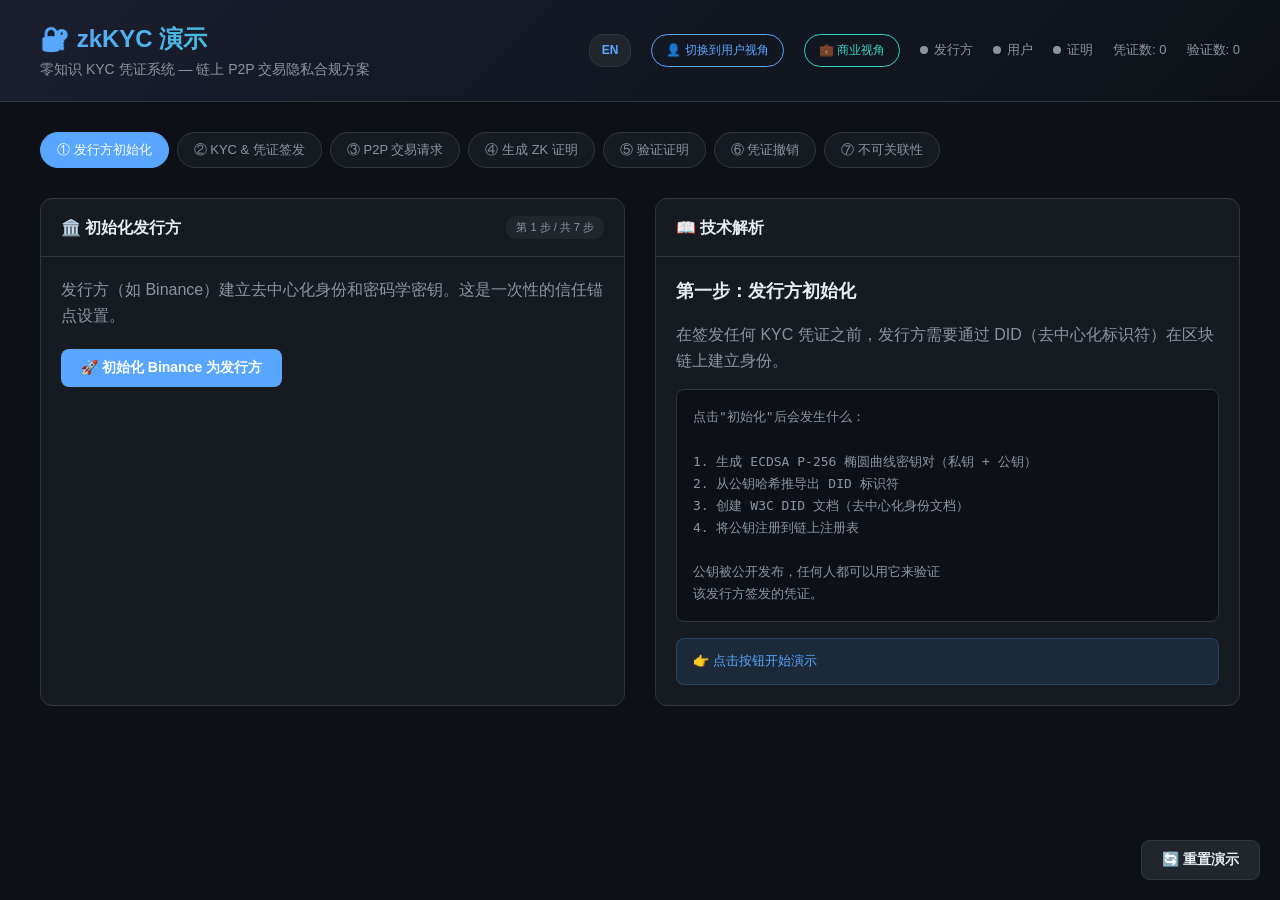
==== commit 68d5da94: "feat: add business analysis page (bilingual) + docs/BUSINESS.md - New business.html with stakeholder" ====
--- a/zkkyc/static/index.html
+++ b/zkkyc/static/index.html
@@ -18,6 +18,7 @@
   <div class="status-bar">
     <button class="lang-toggle" onclick="toggleLang()">EN</button>
     <a href="/user-demo.html" style="font-size:12px; color:var(--accent); text-decoration:none; padding:6px 14px; border:1px solid var(--accent); border-radius:20px;" data-i18n="header.switch-view">👤 切换到用户视角</a>
+    <a href="/business.html" style="font-size:12px; color:var(--cyan); text-decoration:none; padding:6px 14px; border:1px solid var(--cyan); border-radius:20px;" data-i18n="header.biz-view">💼 商业视角</a>
     <div class="stat"><span class="dot off" id="dot-issuer"></span> <span data-i18n="header.issuer">发行方</span></div>
     <div class="stat"><span class="dot off" id="dot-user"></span> <span data-i18n="header.user">用户</span></div>
     <div class="stat"><span class="dot off" id="dot-proof"></span> <span data-i18n="header.proof">证明</span></div>
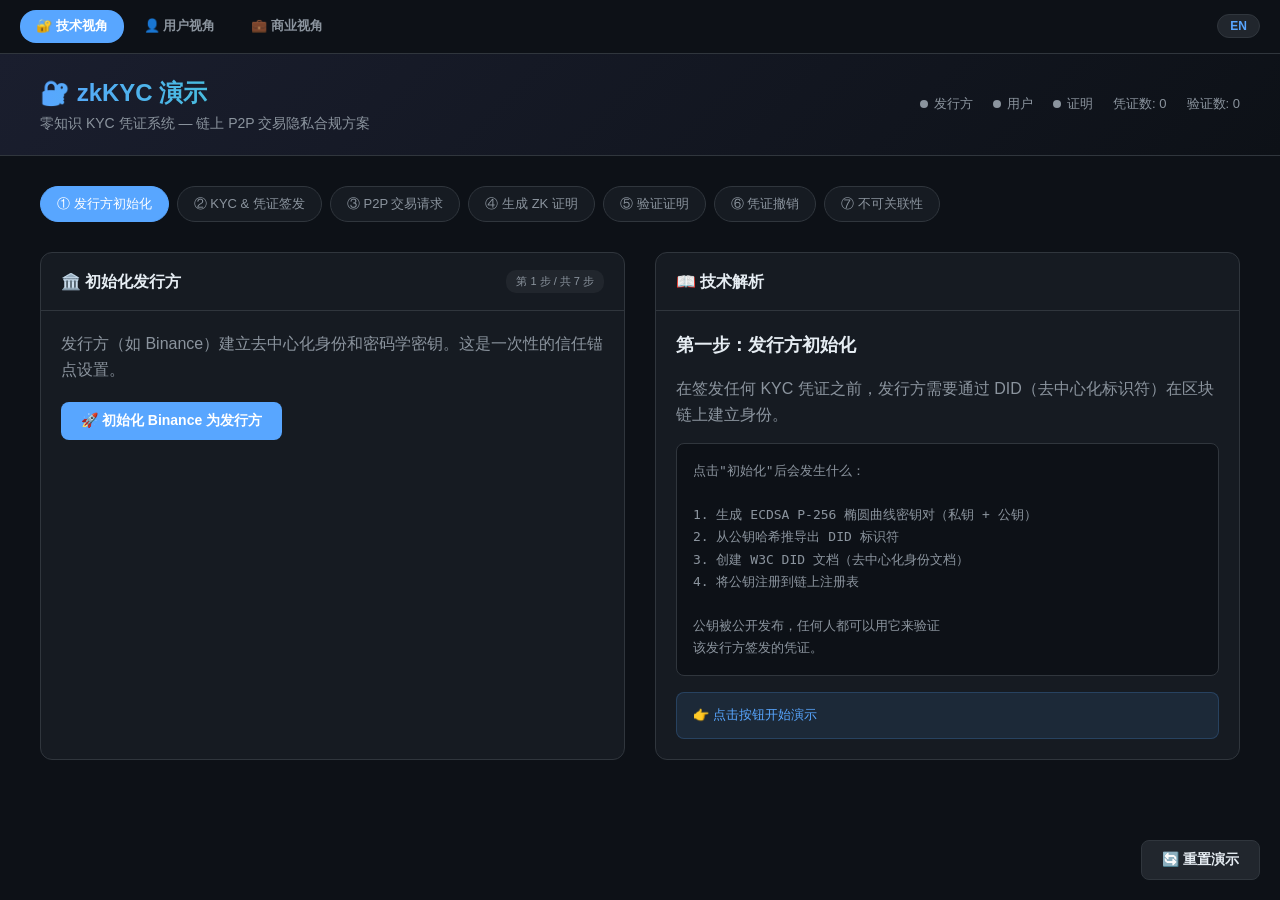
==== commit 42f0e38a: "ui: unified top nav bar across all 3 pages - Fixed page-nav bar at top of every page (tech/user/busi" ====
--- a/zkkyc/static/index.html
+++ b/zkkyc/static/index.html
@@ -9,6 +9,15 @@
 </head>
 <body>
 
+<!-- Page Navigation -->
+<div class="page-nav">
+  <a href="/" class="active" data-i18n="nav.tech">🔐 技术视角</a>
+  <a href="/user-demo.html" data-i18n="nav.user">👤 用户视角</a>
+  <a href="/business.html" data-i18n="nav.biz">💼 商业视角</a>
+  <div class="nav-spacer"></div>
+  <button class="lang-toggle" onclick="toggleLang()">EN</button>
+</div>
+
 <!-- Header -->
 <div class="header">
   <div>
@@ -16,9 +25,6 @@
     <div class="subtitle" data-i18n="header.subtitle">零知识 KYC 凭证系统 — 链上 P2P 交易隐私合规方案</div>
   </div>
   <div class="status-bar">
-    <button class="lang-toggle" onclick="toggleLang()">EN</button>
-    <a href="/user-demo.html" style="font-size:12px; color:var(--accent); text-decoration:none; padding:6px 14px; border:1px solid var(--accent); border-radius:20px;" data-i18n="header.switch-view">👤 切换到用户视角</a>
-    <a href="/business.html" style="font-size:12px; color:var(--cyan); text-decoration:none; padding:6px 14px; border:1px solid var(--cyan); border-radius:20px;" data-i18n="header.biz-view">💼 商业视角</a>
     <div class="stat"><span class="dot off" id="dot-issuer"></span> <span data-i18n="header.issuer">发行方</span></div>
     <div class="stat"><span class="dot off" id="dot-user"></span> <span data-i18n="header.user">用户</span></div>
     <div class="stat"><span class="dot off" id="dot-proof"></span> <span data-i18n="header.proof">证明</span></div>
--- a/zkkyc/static/style.css
+++ b/zkkyc/static/style.css
@@ -490,6 +490,39 @@
 .vt-step.done .vt-status { color: var(--green); }
 .vt-step.fail .vt-status { color: var(--red); }
 
+/* ── Page Nav Bar ── */
+.page-nav {
+  display: flex;
+  gap: 4px;
+  padding: 10px 20px;
+  background: var(--bg);
+  border-bottom: 1px solid var(--border);
+  position: sticky;
+  top: 0;
+  z-index: 200;
+  align-items: center;
+}
+.page-nav a {
+  padding: 6px 16px;
+  border-radius: 16px;
+  font-size: 13px;
+  font-weight: 600;
+  text-decoration: none;
+  color: var(--text2);
+  transition: all 0.2s;
+  white-space: nowrap;
+}
+.page-nav a:hover {
+  color: var(--text);
+  background: var(--bg2);
+}
+.page-nav a.active {
+  background: var(--accent);
+  color: #fff;
+}
+.page-nav .nav-spacer { flex: 1; }
+.page-nav .lang-toggle { margin-left: 8px; }
+
 /* ── Language Toggle ── */
 .lang-toggle {
   background: var(--bg3);
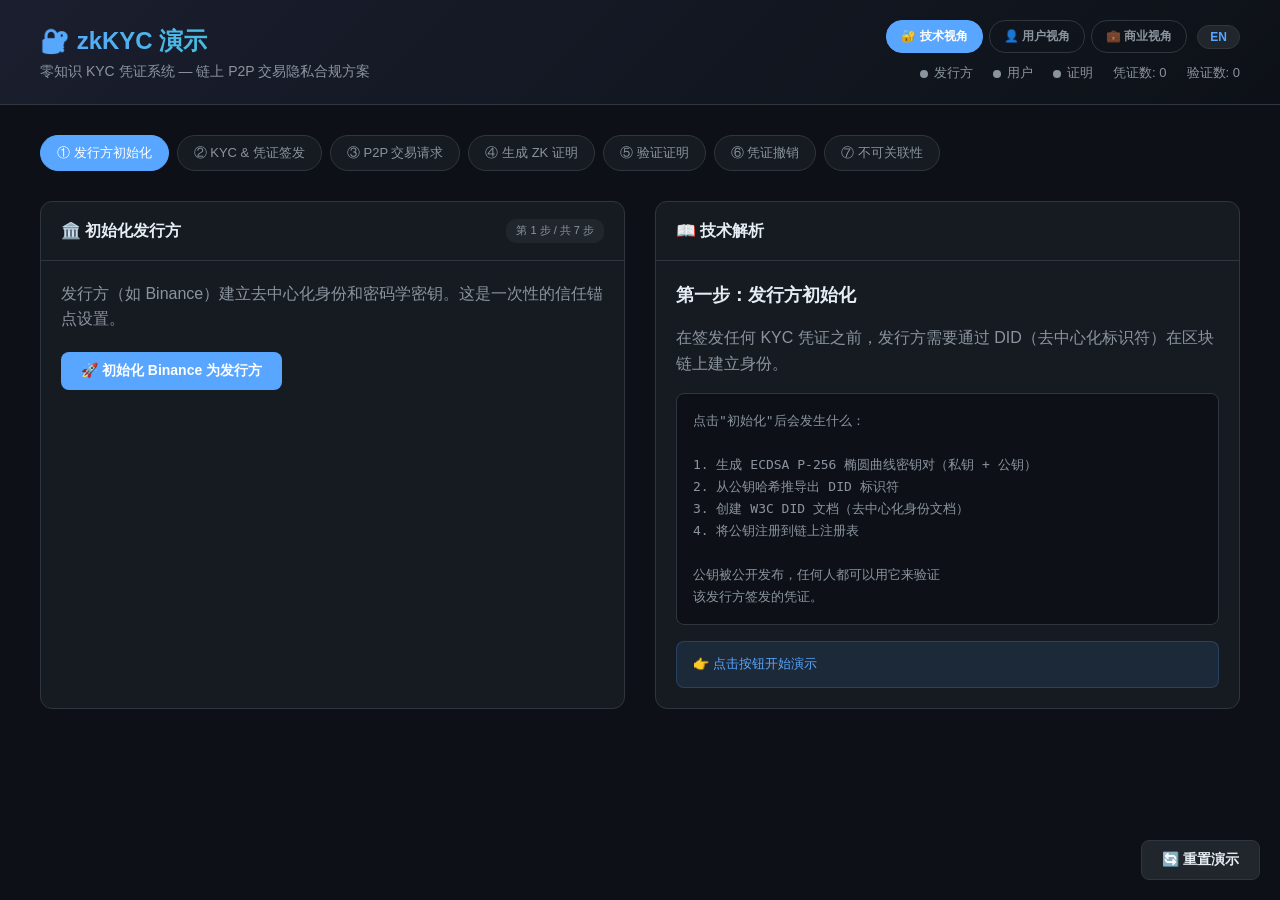
==== commit f318d0e1: "ui: move page nav to header top-right corner - Nav buttons now inside each page's header (right side" ====
--- a/zkkyc/static/index.html
+++ b/zkkyc/static/index.html
@@ -9,27 +9,26 @@
 </head>
 <body>
 
-<!-- Page Navigation -->
-<div class="page-nav">
-  <a href="/" class="active" data-i18n="nav.tech">🔐 技术视角</a>
-  <a href="/user-demo.html" data-i18n="nav.user">👤 用户视角</a>
-  <a href="/business.html" data-i18n="nav.biz">💼 商业视角</a>
-  <div class="nav-spacer"></div>
-  <button class="lang-toggle" onclick="toggleLang()">EN</button>
-</div>
-
 <!-- Header -->
 <div class="header">
   <div>
     <h1 data-i18n="header.title">🔐 zkKYC 演示</h1>
     <div class="subtitle" data-i18n="header.subtitle">零知识 KYC 凭证系统 — 链上 P2P 交易隐私合规方案</div>
   </div>
-  <div class="status-bar">
-    <div class="stat"><span class="dot off" id="dot-issuer"></span> <span data-i18n="header.issuer">发行方</span></div>
-    <div class="stat"><span class="dot off" id="dot-user"></span> <span data-i18n="header.user">用户</span></div>
-    <div class="stat"><span class="dot off" id="dot-proof"></span> <span data-i18n="header.proof">证明</span></div>
-    <div class="stat" id="stat-creds">凭证数: 0</div>
-    <div class="stat" id="stat-verifs">验证数: 0</div>
+  <div style="display:flex; flex-direction:column; align-items:flex-end; gap:10px;">
+    <div class="page-nav">
+      <a href="/" class="active" data-i18n="nav.tech">🔐 技术视角</a>
+      <a href="/user-demo.html" data-i18n="nav.user">👤 用户视角</a>
+      <a href="/business.html" data-i18n="nav.biz">💼 商业视角</a>
+      <button class="lang-toggle" onclick="toggleLang()">EN</button>
+    </div>
+    <div class="status-bar">
+      <div class="stat"><span class="dot off" id="dot-issuer"></span> <span data-i18n="header.issuer">发行方</span></div>
+      <div class="stat"><span class="dot off" id="dot-user"></span> <span data-i18n="header.user">用户</span></div>
+      <div class="stat"><span class="dot off" id="dot-proof"></span> <span data-i18n="header.proof">证明</span></div>
+      <div class="stat" id="stat-creds">凭证数: 0</div>
+      <div class="stat" id="stat-verifs">验证数: 0</div>
+    </div>
   </div>
 </div>
 
--- a/zkkyc/static/style.css
+++ b/zkkyc/static/style.css
@@ -490,38 +490,33 @@
 .vt-step.done .vt-status { color: var(--green); }
 .vt-step.fail .vt-status { color: var(--red); }
 
-/* ── Page Nav Bar ── */
+/* ── Page Nav (inside header) ── */
 .page-nav {
   display: flex;
-  gap: 4px;
-  padding: 10px 20px;
-  background: var(--bg);
-  border-bottom: 1px solid var(--border);
-  position: sticky;
-  top: 0;
-  z-index: 200;
+  gap: 6px;
   align-items: center;
 }
 .page-nav a {
-  padding: 6px 16px;
+  padding: 6px 14px;
   border-radius: 16px;
-  font-size: 13px;
+  font-size: 12px;
   font-weight: 600;
   text-decoration: none;
   color: var(--text2);
+  border: 1px solid var(--border);
   transition: all 0.2s;
   white-space: nowrap;
 }
 .page-nav a:hover {
   color: var(--text);
-  background: var(--bg2);
+  border-color: var(--accent);
 }
 .page-nav a.active {
   background: var(--accent);
   color: #fff;
-}
-.page-nav .nav-spacer { flex: 1; }
-.page-nav .lang-toggle { margin-left: 8px; }
+  border-color: var(--accent);
+}
+.page-nav .lang-toggle { margin-left: 4px; }
 
 /* ── Language Toggle ── */
 .lang-toggle {
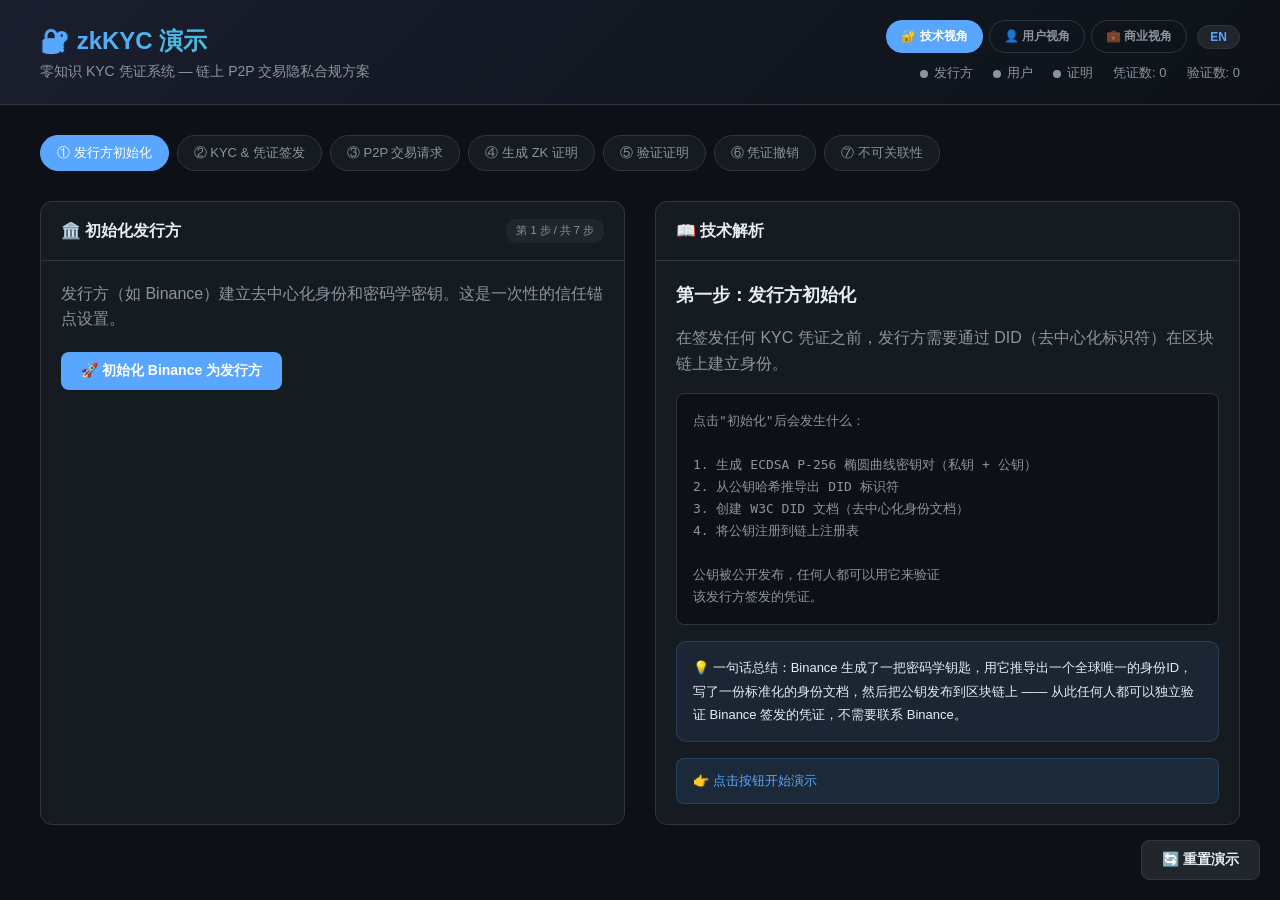
==== commit f9396654: "ui: add step1 summary box after init + remove auto-step-jump - Show bilingual summary in Step 1 expl" ====
--- a/zkkyc/static/index.html
+++ b/zkkyc/static/index.html
@@ -81,6 +81,9 @@
 
 公钥被公开发布，任何人都可以用它来验证
 该发行方签发的凭证。</div>
+          <div style="margin-top:16px; padding:14px 16px; background:rgba(88,166,255,0.08); border:1px solid rgba(88,166,255,0.2); border-radius:10px; font-size:13px; color:var(--text); line-height:1.8;">
+            <strong>💡</strong> <span data-i18n="s1.exp.summary">一句话总结：Binance 生成了一把密码学钥匙，用它推导出一个全球唯一的身份ID，写了一份标准化的身份文档，然后把公钥发布到区块链上 —— 从此任何人都可以独立验证 Binance 签发的凭证，不需要联系 Binance。</span>
+          </div>
           <div class="exp-next" data-i18n="s1.exp.next">👉 点击按钮开始演示</div>
         </div>
       </div>
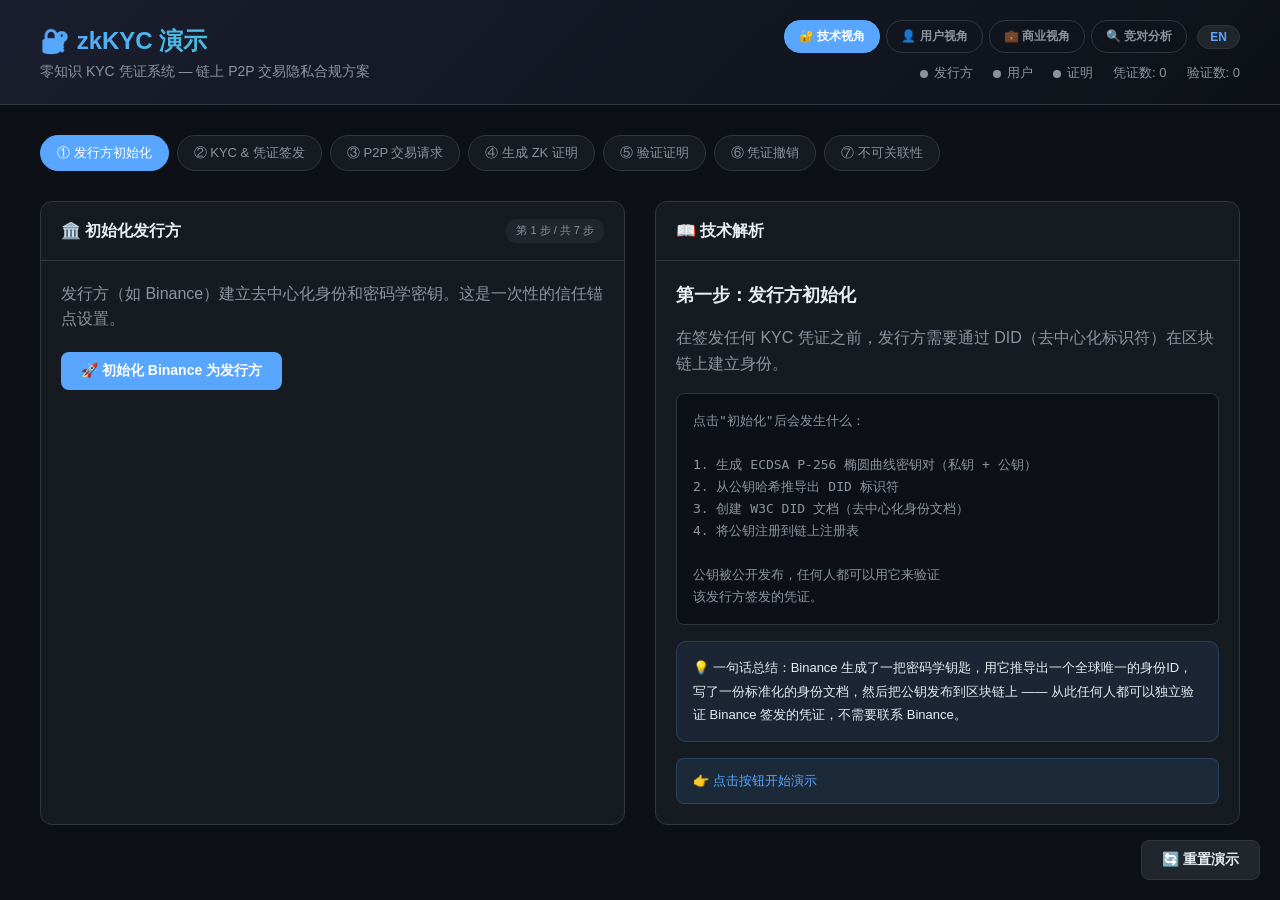
==== commit 492072ec: "feat: add competitor analysis page (bilingual) - New competitors.html with 8 industry players analyz" ====
--- a/zkkyc/static/index.html
+++ b/zkkyc/static/index.html
@@ -20,6 +20,7 @@
       <a href="/" class="active" data-i18n="nav.tech">🔐 技术视角</a>
       <a href="/user-demo.html" data-i18n="nav.user">👤 用户视角</a>
       <a href="/business.html" data-i18n="nav.biz">💼 商业视角</a>
+      <a href="/competitors.html" data-i18n="nav.comp">🔍 竞对分析</a>
       <button class="lang-toggle" onclick="toggleLang()">EN</button>
     </div>
     <div class="status-bar">
